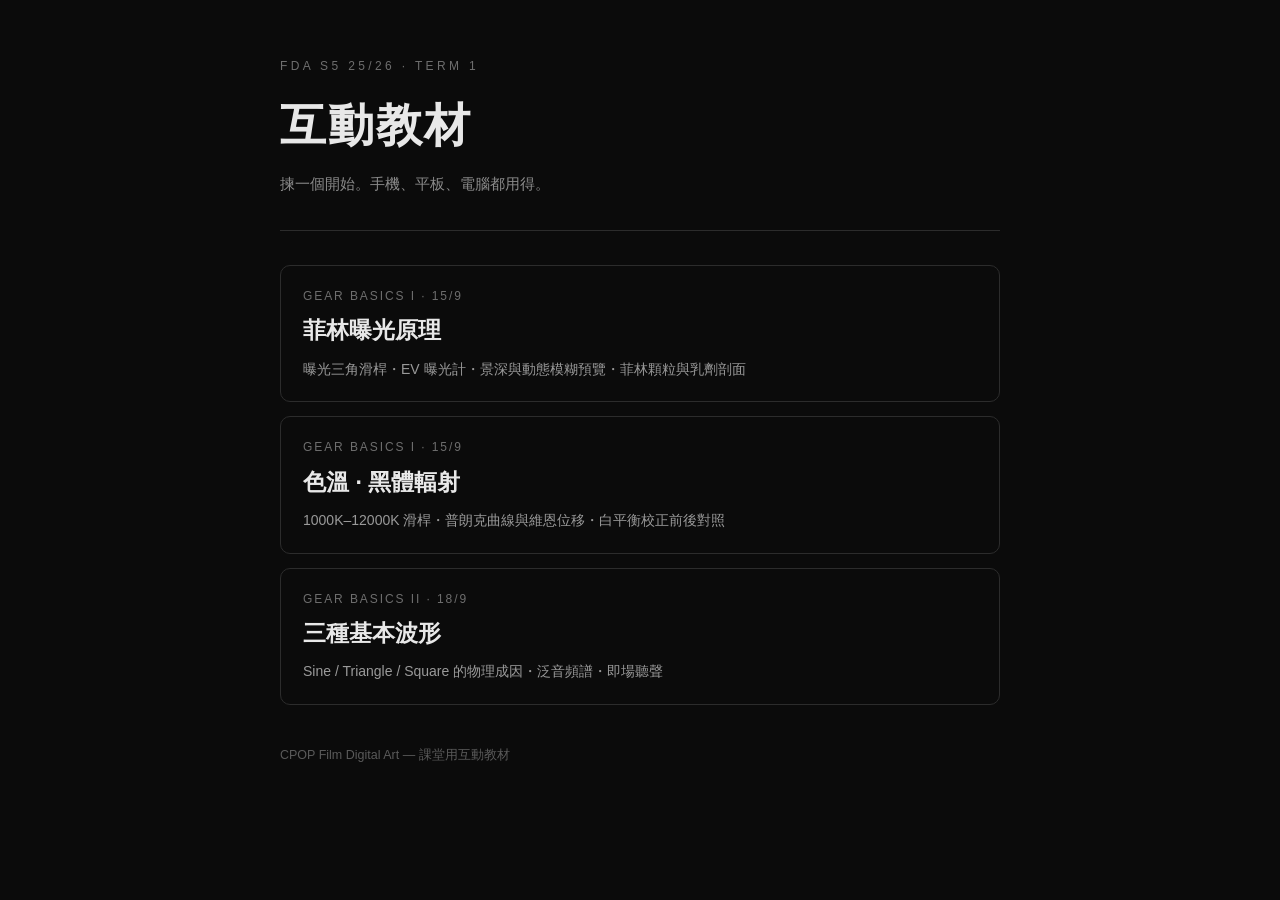
==== index.html @ be1bde3b "FDA S5 互動教材：曝光、色溫、波形" ====
<!DOCTYPE html>
<html lang="zh-HK">
<head>
<meta charset="UTF-8">
<meta name="viewport" content="width=device-width, initial-scale=1">
<title>FDA S5 互動教材</title>
<style>
*{box-sizing:border-box;margin:0;padding:0}
body{background:#0b0b0b;color:#e8e8e8;font-family:"Noto Sans TC","PingFang TC","Microsoft JhengHei",sans-serif;padding:56px 20px 80px;line-height:1.7}
.wrap{max-width:720px;margin:0 auto}
.eyebrow{font-size:12px;letter-spacing:.28em;color:#6e6e6e;text-transform:uppercase}
h1{font-size:clamp(30px,7vw,46px);font-weight:700;letter-spacing:.04em;margin:10px 0 6px}
.sub{color:#8a8a8a;font-size:15px;margin-bottom:6px}
hr{border:0;border-top:1px solid #2c2c2c;margin:34px 0}
a.card{display:block;text-decoration:none;color:inherit;border:1px solid #2c2c2c;border-radius:10px;padding:20px 22px;margin-bottom:14px;transition:border-color .18s,background .18s}
a.card:hover,a.card:focus-visible{border-color:#8a8a8a;background:#151515;outline:none}
a.card .tag{font-size:12px;letter-spacing:.16em;color:#6e6e6e;text-transform:uppercase}
a.card h2{font-size:23px;font-weight:700;margin:5px 0 7px}
a.card p{font-size:14px;color:#9a9a9a;margin:0}
footer{color:#5a5a5a;font-size:12.5px;margin-top:40px}
</style>
</head>
<body>
<div class="wrap">
  <div class="eyebrow">FDA S5 25/26 · Term 1</div>
  <h1>互動教材</h1>
  <p class="sub">揀一個開始。手機、平板、電腦都用得。</p>
  <hr>

  <a class="card" href="exposure.html">
    <div class="tag">Gear Basics I · 15/9</div>
    <h2>菲林曝光原理</h2>
    <p>曝光三角滑桿・EV 曝光計・景深與動態模糊預覽・菲林顆粒與乳劑剖面</p>
  </a>

  <a class="card" href="colour-temperature.html">
    <div class="tag">Gear Basics I · 15/9</div>
    <h2>色溫 · 黑體輻射</h2>
    <p>1000K–12000K 滑桿・普朗克曲線與維恩位移・白平衡校正前後對照</p>
  </a>

  <a class="card" href="waveform.html">
    <div class="tag">Gear Basics II · 18/9</div>
    <h2>三種基本波形</h2>
    <p>Sine / Triangle / Square 的物理成因・泛音頻譜・即場聽聲</p>
  </a>

  <footer>CPOP Film Digital Art — 課堂用互動教材</footer>
</div>
</body>
</html>
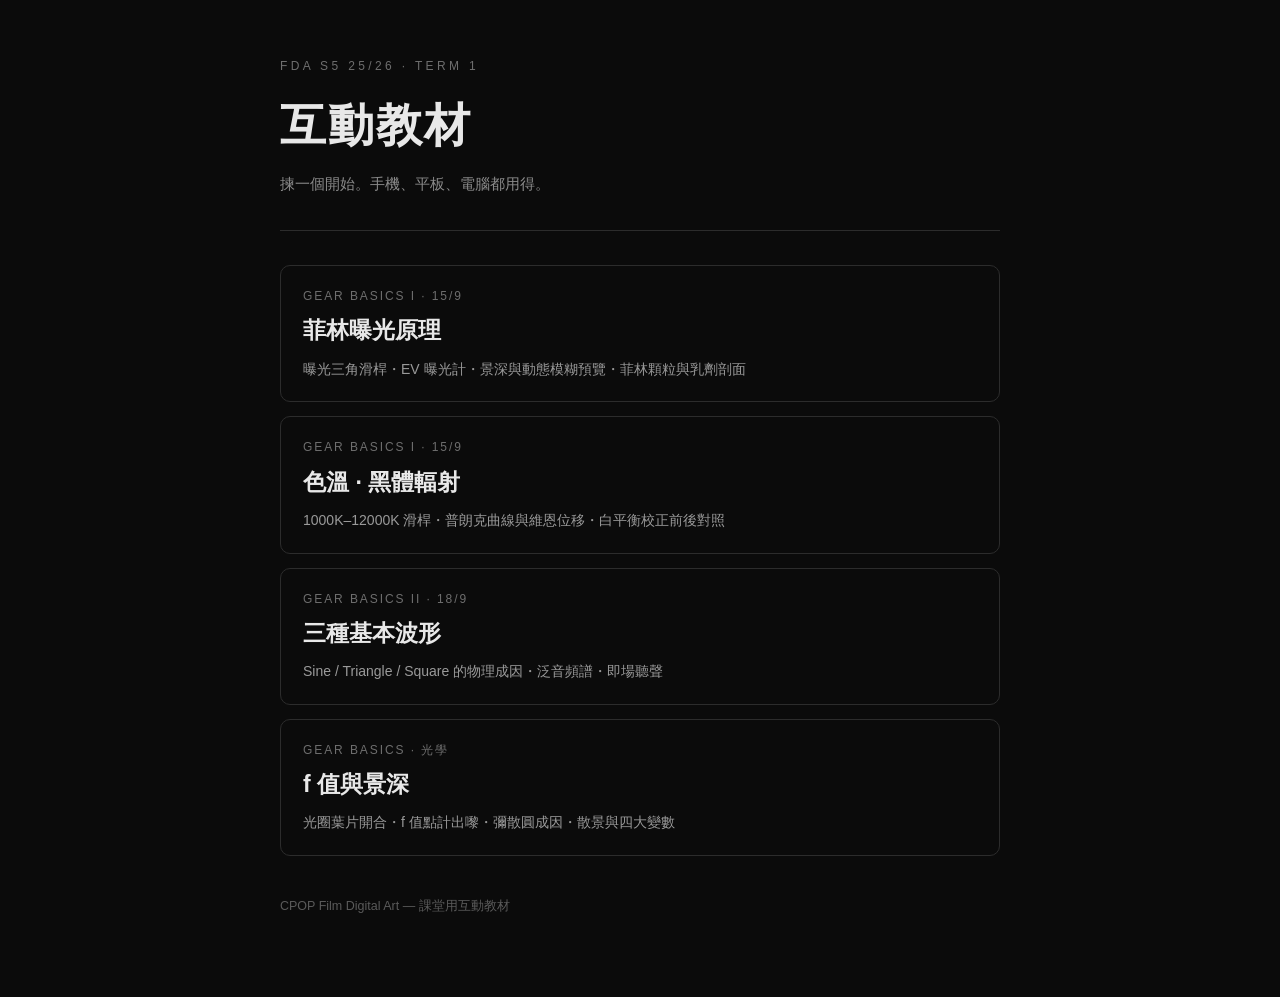
==== commit c22adb7a: "新增互動教材：f 值與景深 Co-Authored-By: Claude Opus 5 <noreply@anthropic.com> Claude-Session: https://claude.a" ====
--- a/index.html
+++ b/index.html
@@ -45,6 +45,12 @@
     <p>Sine / Triangle / Square 的物理成因・泛音頻譜・即場聽聲</p>
   </a>
 
+  <a class="card" href="aperture.html">
+    <div class="tag">Gear Basics · 光學</div>
+    <h2>f 值與景深</h2>
+    <p>光圈葉片開合・f 值點計出嚟・彌散圓成因・散景與四大變數</p>
+  </a>
+
   <footer>CPOP Film Digital Art — 課堂用互動教材</footer>
 </div>
 </body>
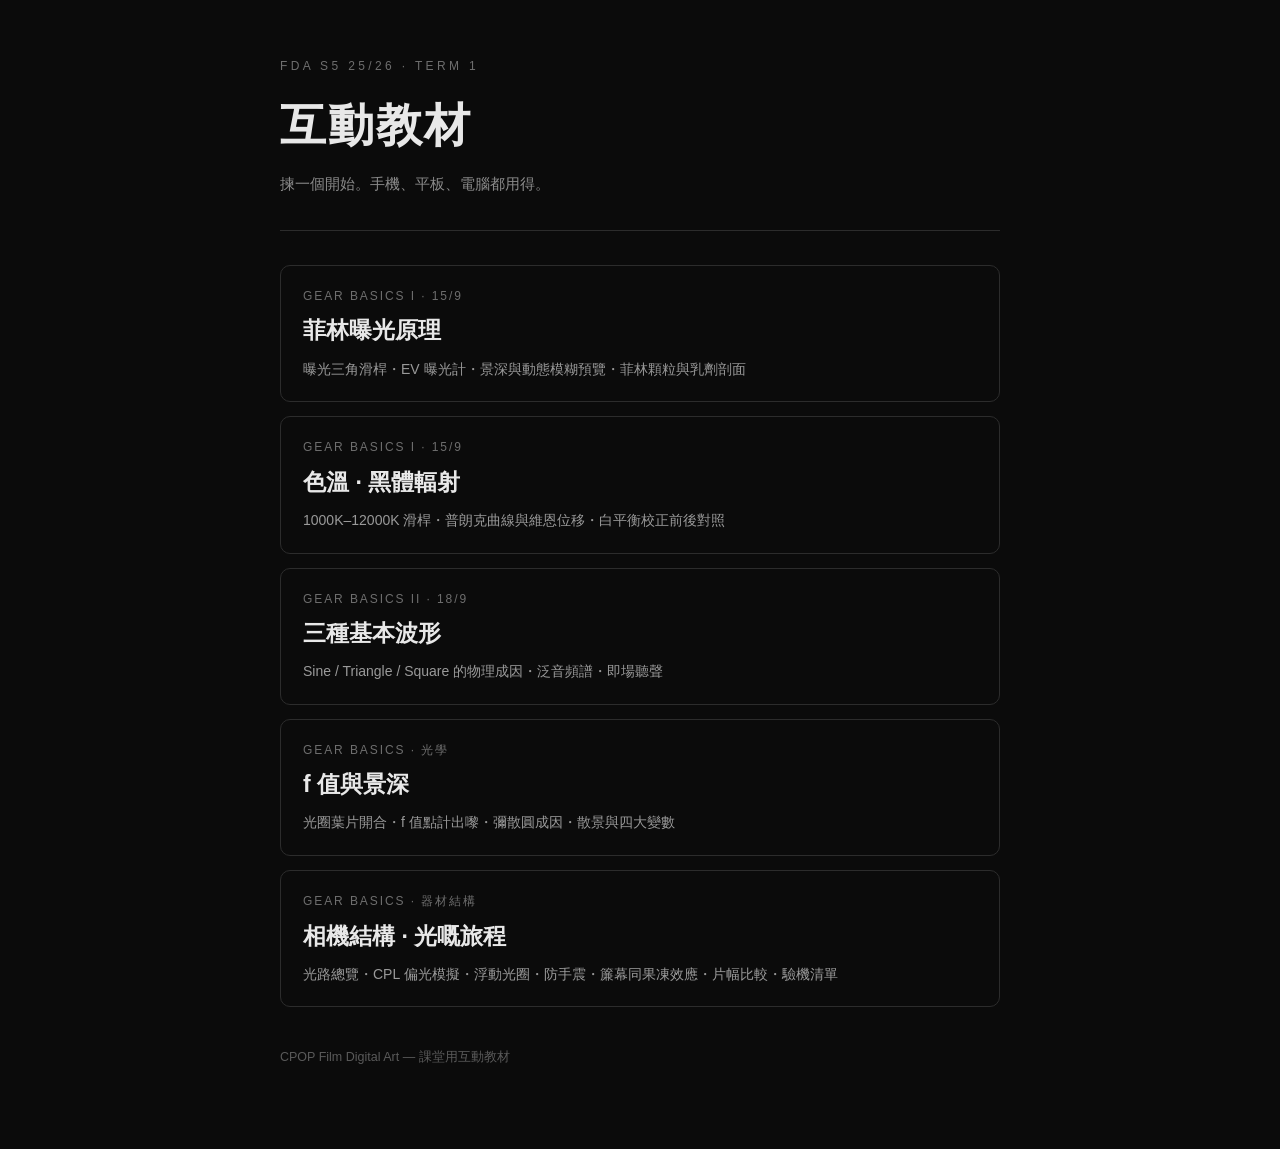
==== commit 86db9934: "新增互動教材：相機結構 · 光嘅旅程（Filter / Lens / Body + 驗機清單）" ====
--- a/index.html
+++ b/index.html
@@ -51,6 +51,12 @@
     <p>光圈葉片開合・f 值點計出嚟・彌散圓成因・散景與四大變數</p>
   </a>
 
+  <a class="card" href="camera-anatomy.html">
+    <div class="tag">Gear Basics · 器材結構</div>
+    <h2>相機結構 · 光嘅旅程</h2>
+    <p>光路總覽・CPL 偏光模擬・浮動光圈・防手震・簾幕同果凍效應・片幅比較・驗機清單</p>
+  </a>
+
   <footer>CPOP Film Digital Art — 課堂用互動教材</footer>
 </div>
 </body>
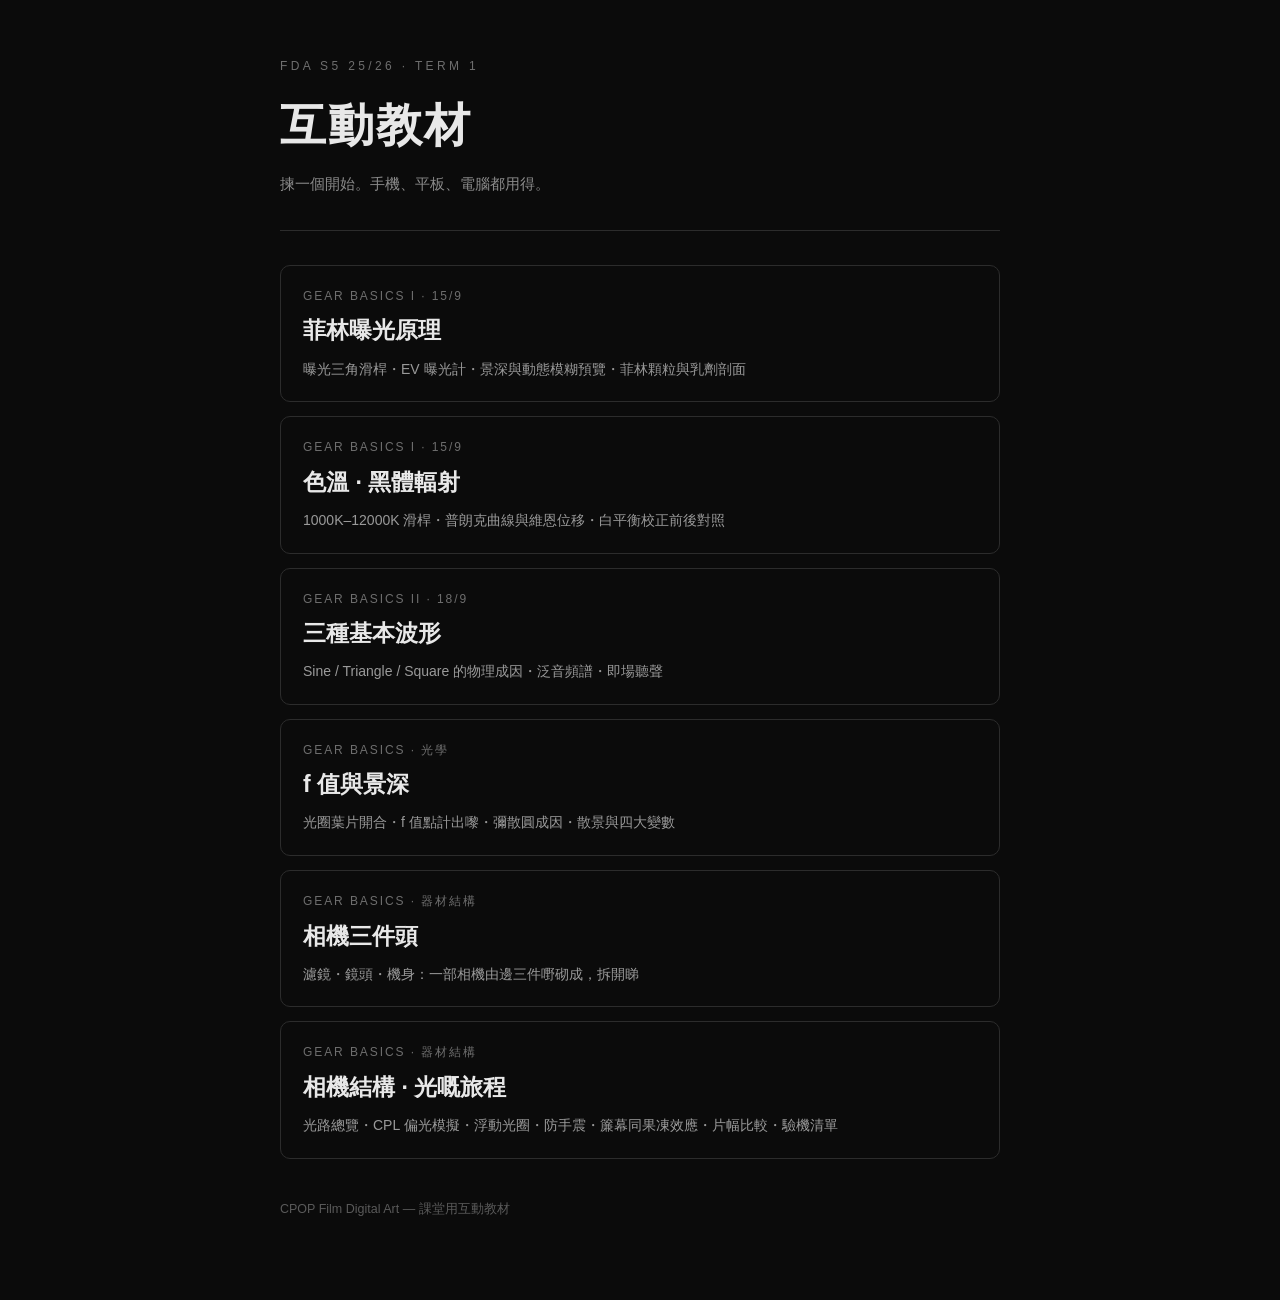
==== commit 0f57e269: "新增互動教材：相機三件頭（簡單版）" ====
--- a/index.html
+++ b/index.html
@@ -51,6 +51,12 @@
     <p>光圈葉片開合・f 值點計出嚟・彌散圓成因・散景與四大變數</p>
   </a>
 
+  <a class="card" href="camera-parts.html">
+    <div class="tag">Gear Basics · 器材結構</div>
+    <h2>相機三件頭</h2>
+    <p>濾鏡・鏡頭・機身：一部相機由邊三件嘢砌成，拆開睇</p>
+  </a>
+
   <a class="card" href="camera-anatomy.html">
     <div class="tag">Gear Basics · 器材結構</div>
     <h2>相機結構 · 光嘅旅程</h2>
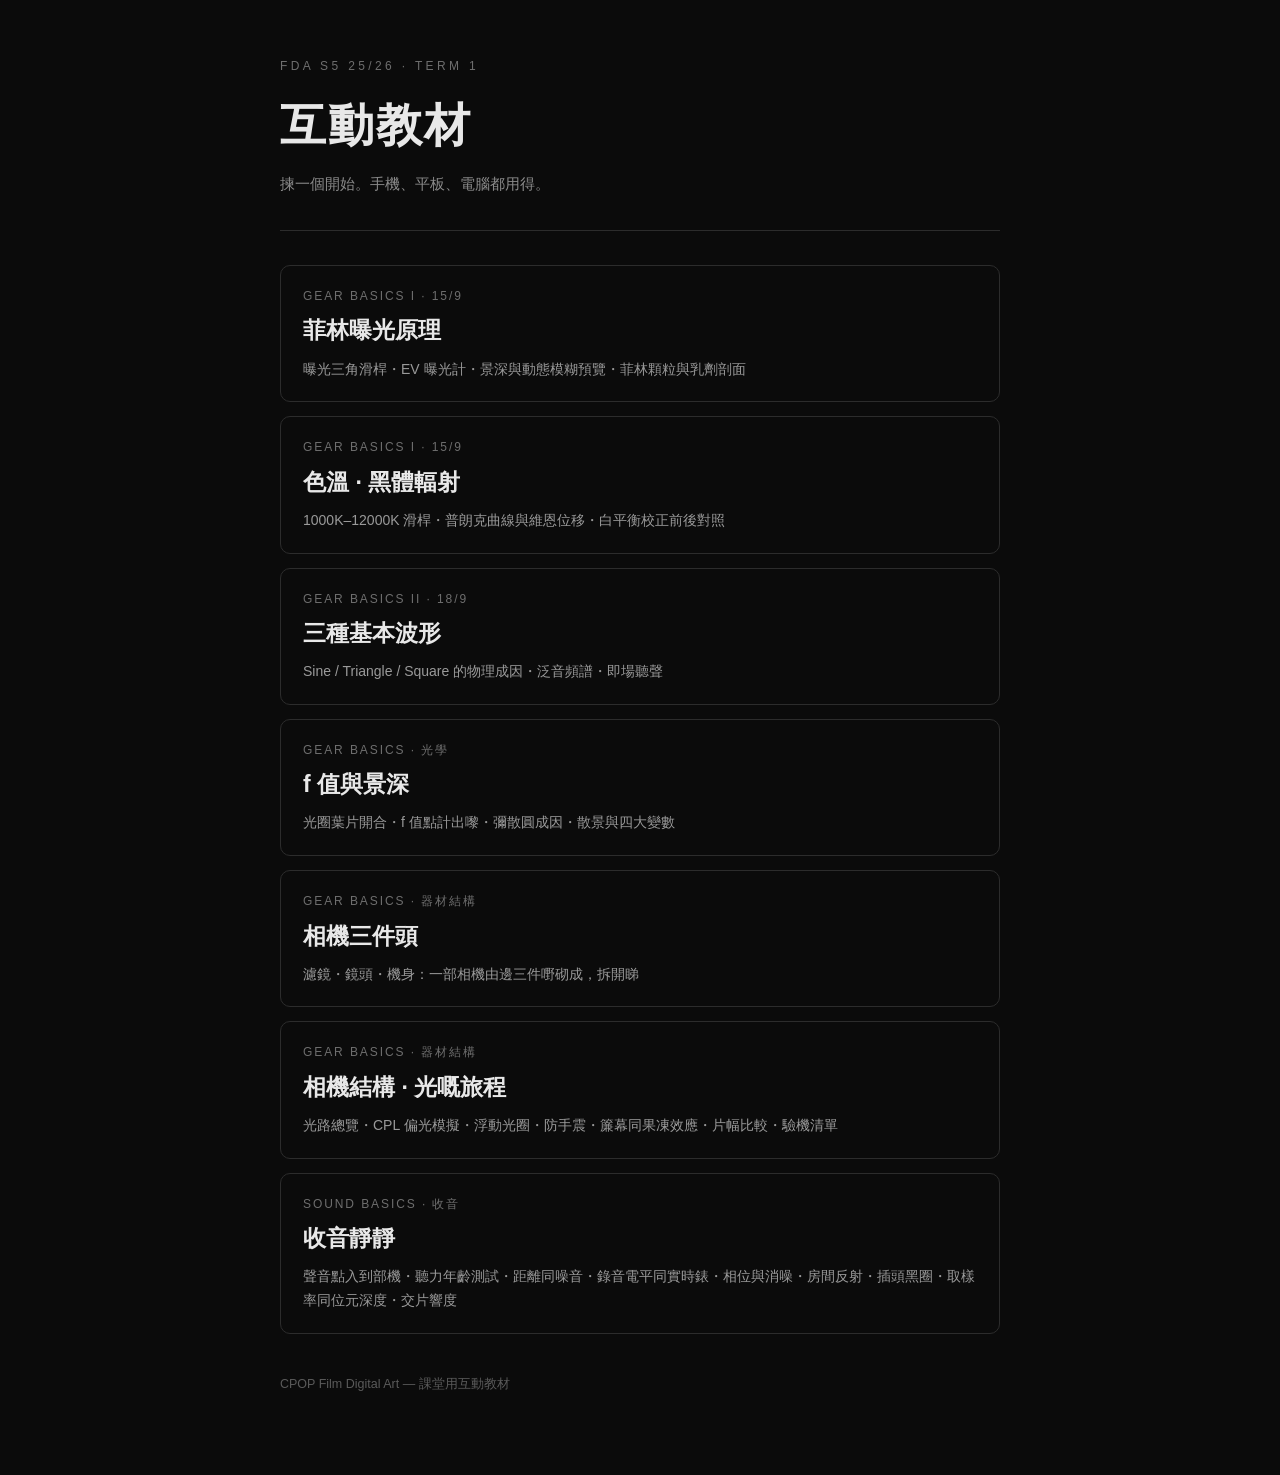
==== commit bcaf362f: "收音靜靜：八格互動收音教材（嵌入音檔、SVG 圖解、六張配圖） Co-Authored-By: Claude Opus 5 <noreply@anthropic.com> Claude-Session" ====
--- a/index.html
+++ b/index.html
@@ -63,6 +63,12 @@
     <p>光路總覽・CPL 偏光模擬・浮動光圈・防手震・簾幕同果凍效應・片幅比較・驗機清單</p>
   </a>
 
+  <a class="card" href="sound_lesson.html">
+    <div class="tag">Sound Basics · 收音</div>
+    <h2>收音靜靜</h2>
+    <p>聲音點入到部機・聽力年齡測試・距離同噪音・錄音電平同實時錶・相位與消噪・房間反射・插頭黑圈・取樣率同位元深度・交片響度</p>
+  </a>
+
   <footer>CPOP Film Digital Art — 課堂用互動教材</footer>
 </div>
 </body>
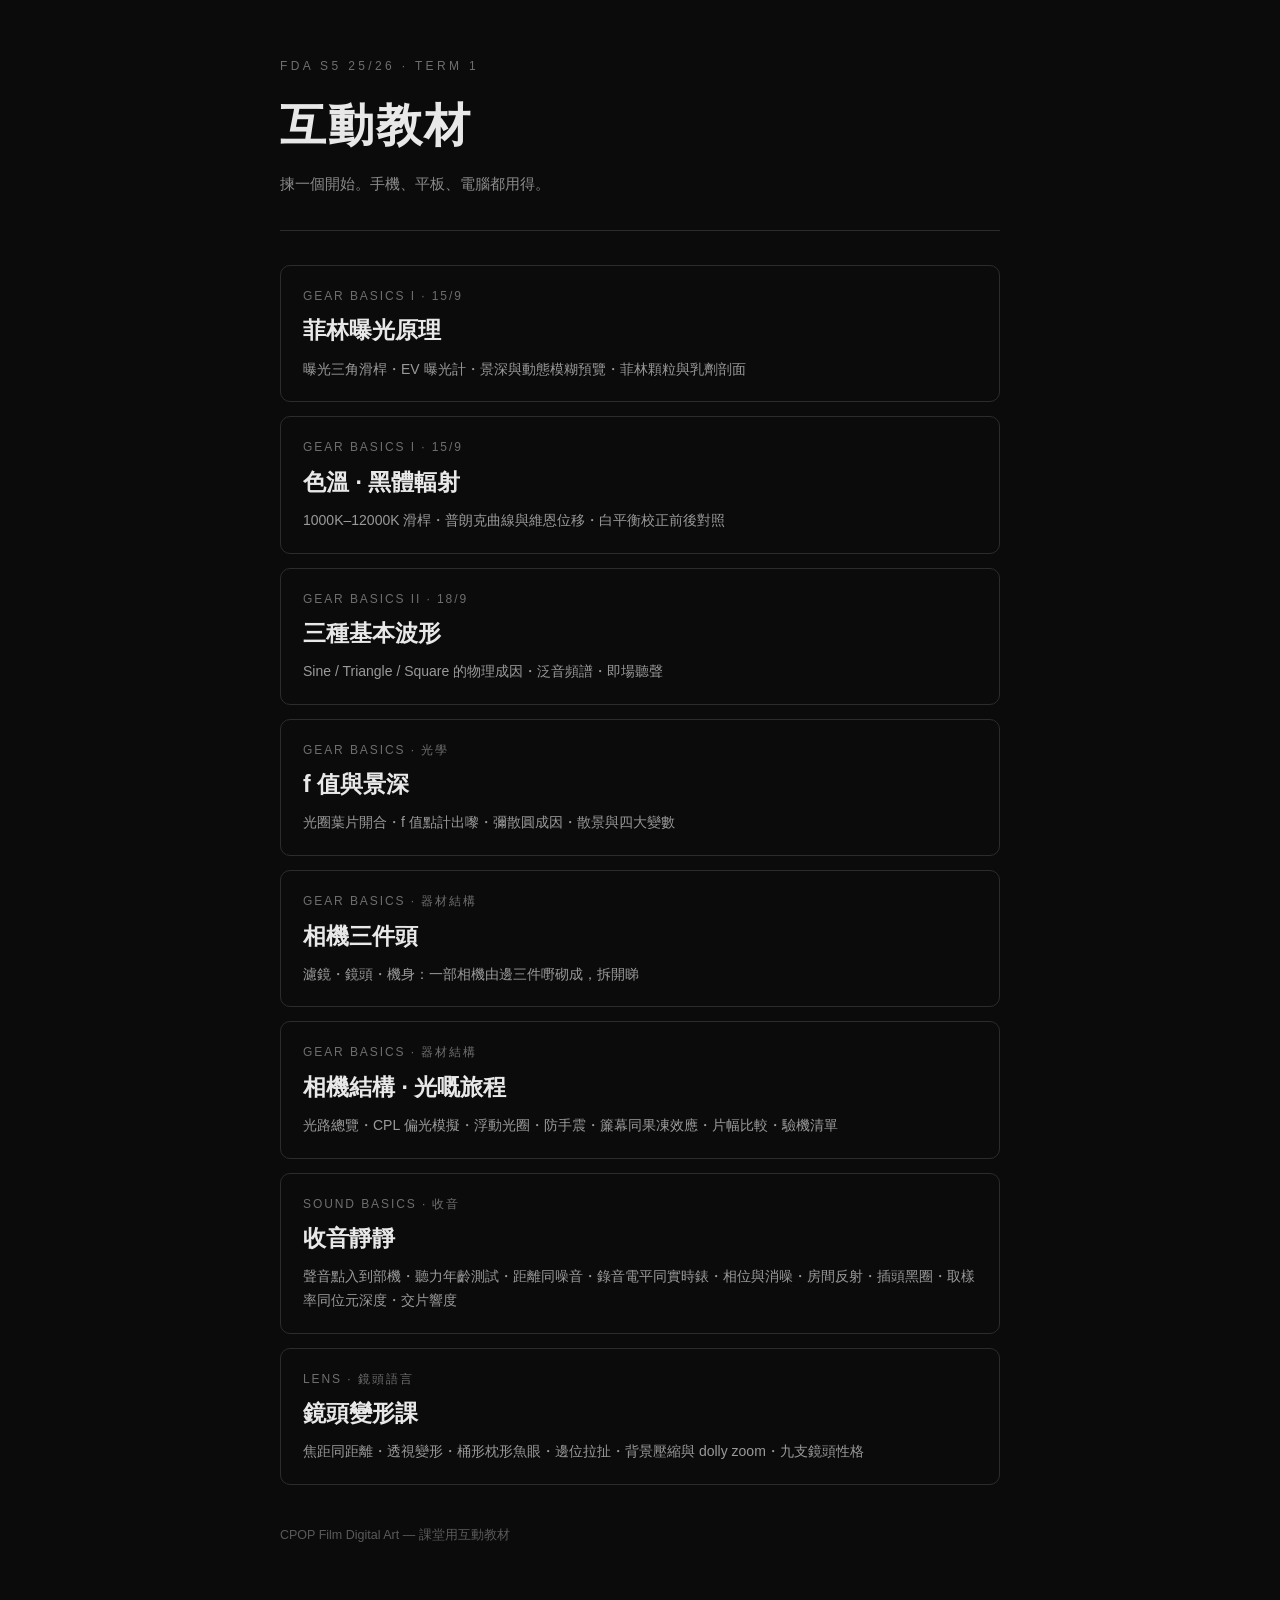
==== commit 81fb6d31: "Add 鏡頭變形課 (lens-distortation.html) and index card Co-Authored-By: Claude Sonnet 5.5 <noreply@anthrop" ====
--- a/index.html
+++ b/index.html
@@ -69,6 +69,12 @@
     <p>聲音點入到部機・聽力年齡測試・距離同噪音・錄音電平同實時錶・相位與消噪・房間反射・插頭黑圈・取樣率同位元深度・交片響度</p>
   </a>
 
+  <a class="card" href="lens-distortation.html">
+    <div class="tag">Lens · 鏡頭語言</div>
+    <h2>鏡頭變形課</h2>
+    <p>焦距同距離・透視變形・桶形枕形魚眼・邊位拉扯・背景壓縮與 dolly zoom・九支鏡頭性格</p>
+  </a>
+
   <footer>CPOP Film Digital Art — 課堂用互動教材</footer>
 </div>
 </body>
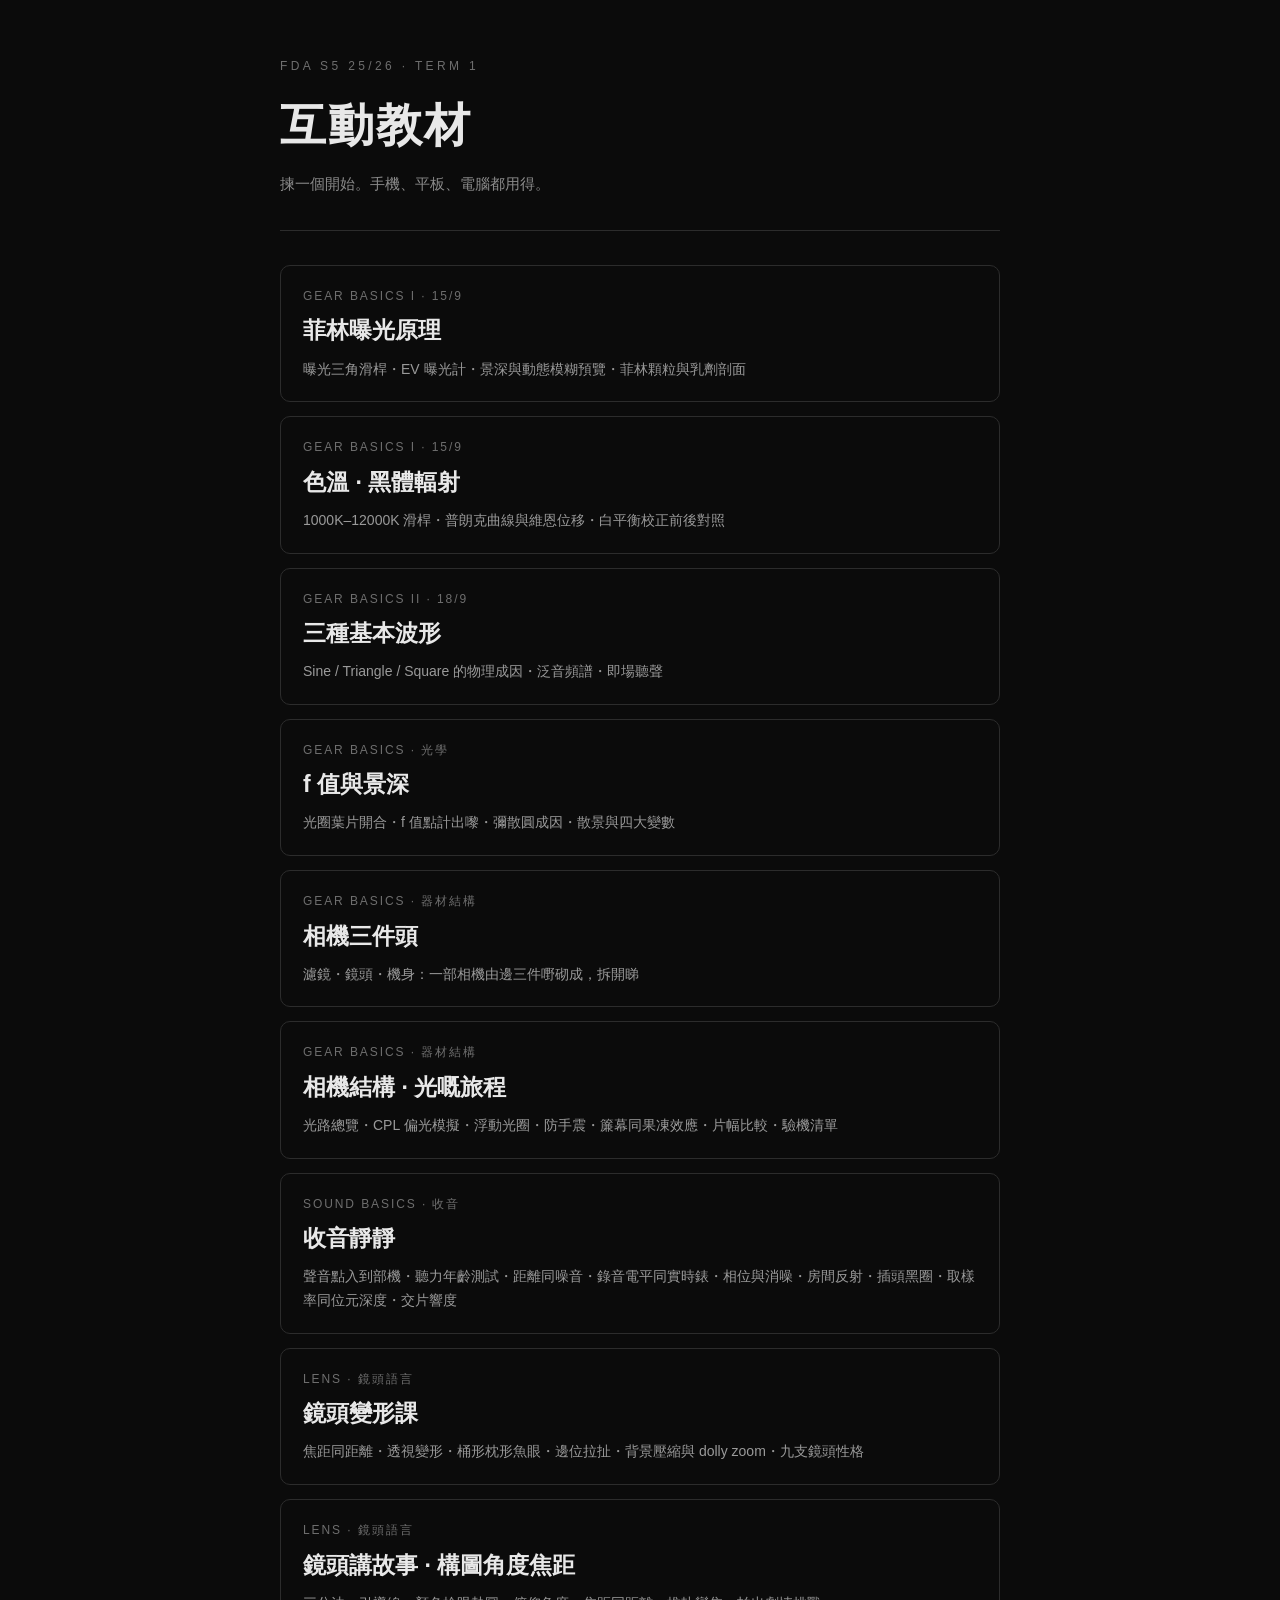
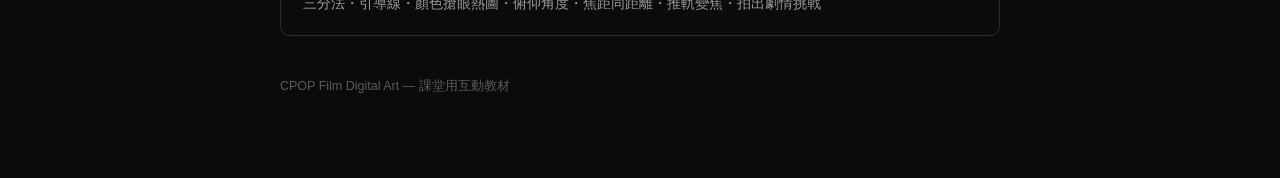
==== commit ec011a64: "Add 鏡頭講故事 (lens-storytelling.html) and index card Co-Authored-By: Claude Sonnet 5.5 <noreply@anthrop" ====
--- a/index.html
+++ b/index.html
@@ -75,6 +75,12 @@
     <p>焦距同距離・透視變形・桶形枕形魚眼・邊位拉扯・背景壓縮與 dolly zoom・九支鏡頭性格</p>
   </a>
 
+  <a class="card" href="lens-storytelling.html">
+    <div class="tag">Lens · 鏡頭語言</div>
+    <h2>鏡頭講故事 · 構圖角度焦距</h2>
+    <p>三分法・引導線・顏色搶眼熱圖・俯仰角度・焦距同距離・推軌變焦・拍出劇情挑戰</p>
+  </a>
+
   <footer>CPOP Film Digital Art — 課堂用互動教材</footer>
 </div>
 </body>
